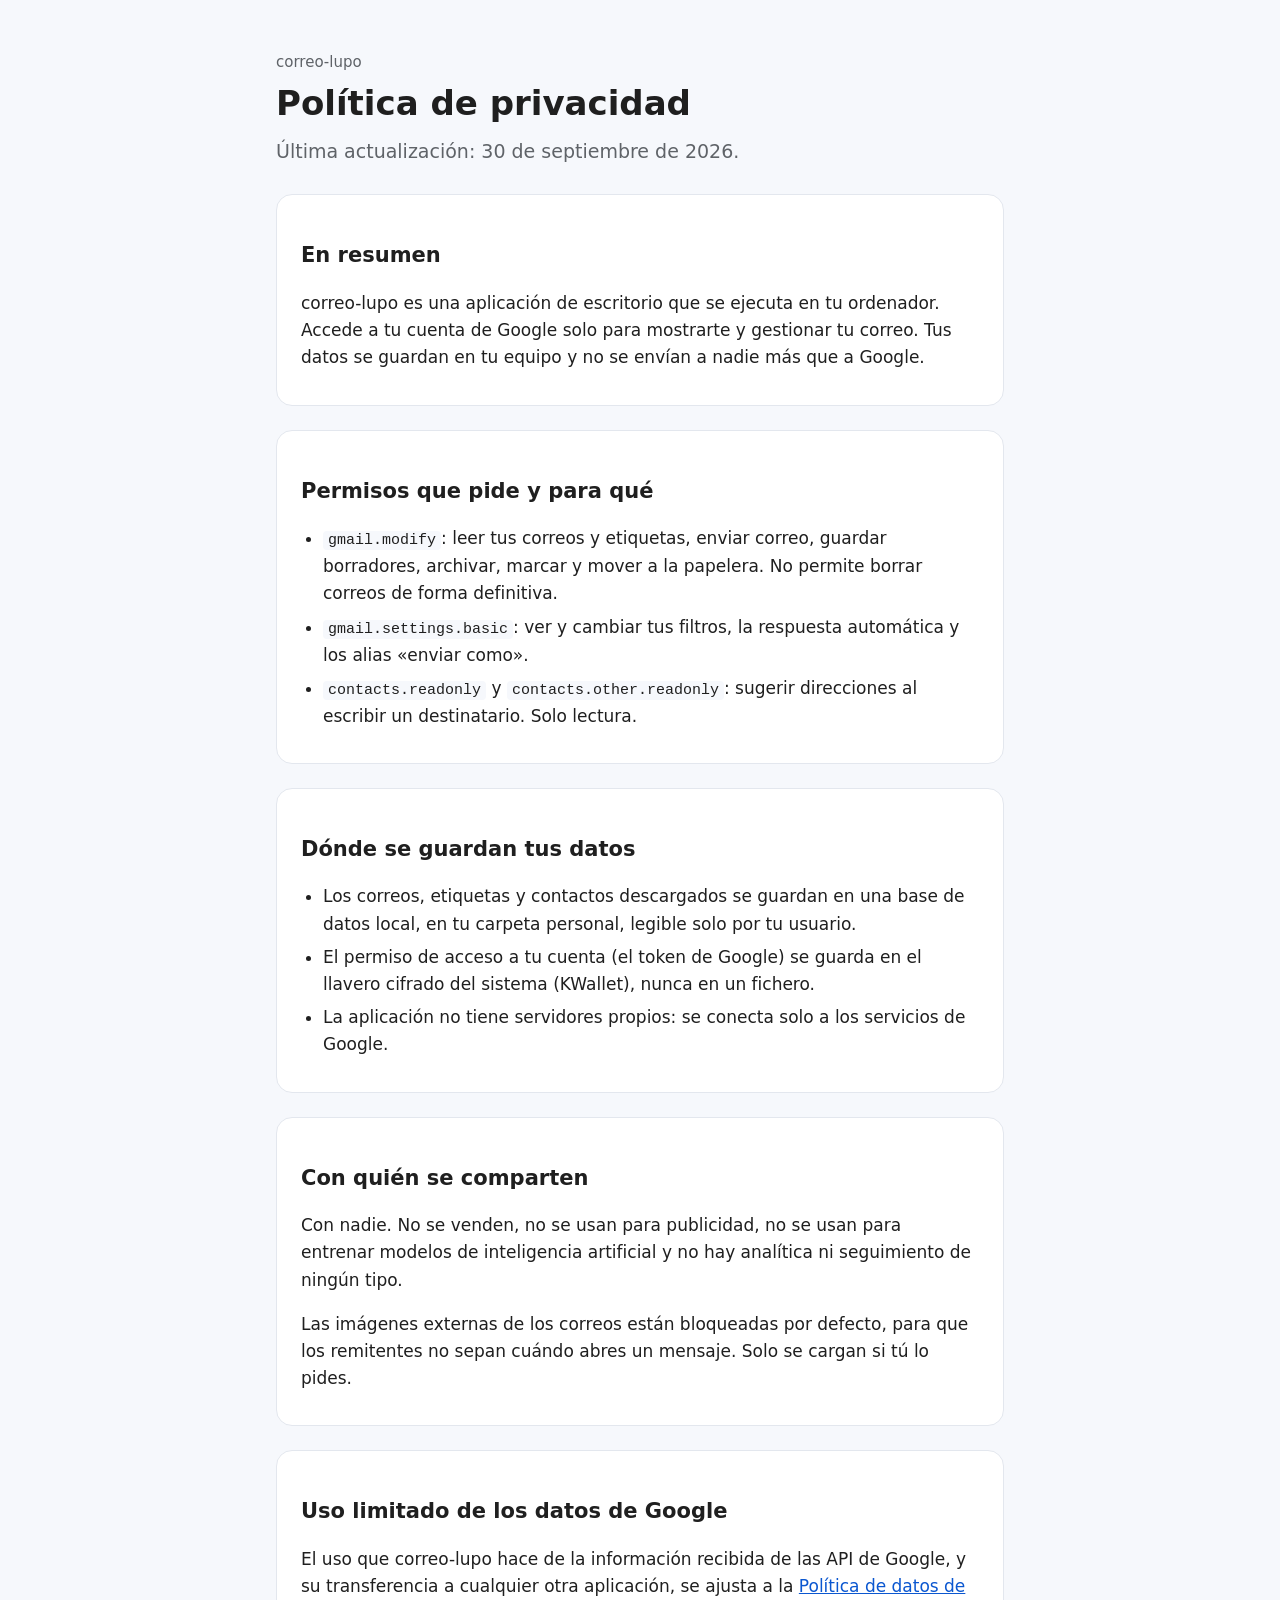
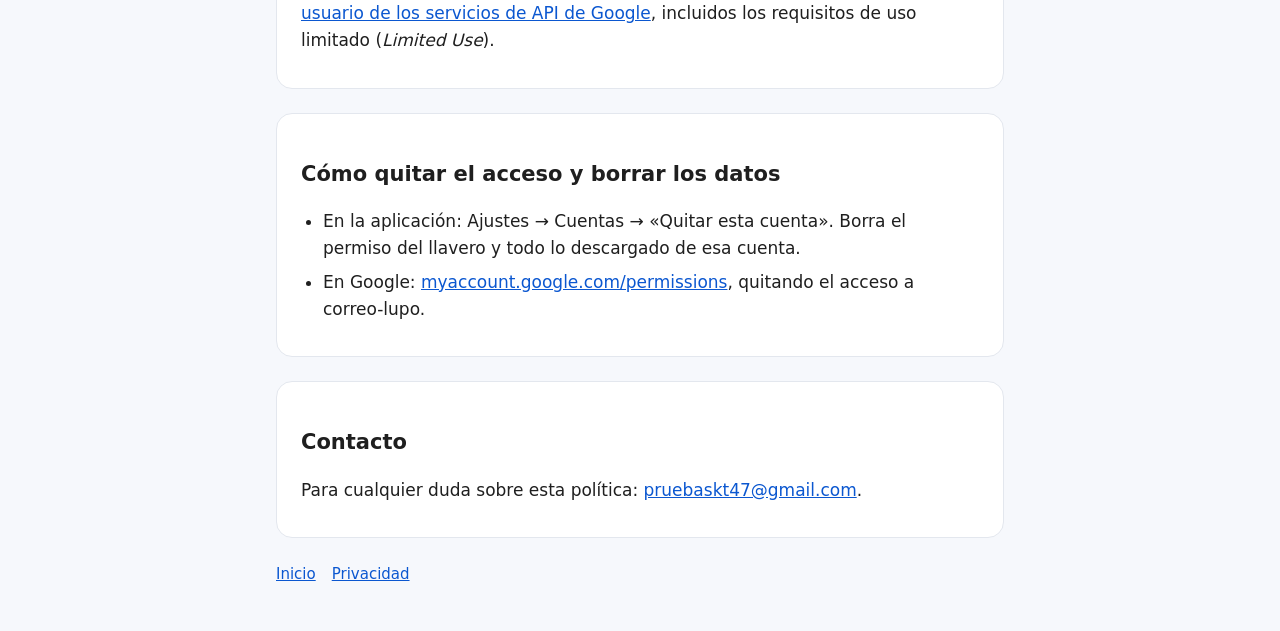
==== privacidad.html @ a63d4220 "Portada y política de privacidad de correo-lupo" ====
<!doctype html>
<html lang="es">
<head>
<meta charset="utf-8">
<meta name="viewport" content="width=device-width, initial-scale=1">
<title>Privacidad de correo-lupo</title>
<meta name="description" content="Qué datos de Google usa correo-lupo, dónde se guardan y cómo borrarlos.">
<link rel="stylesheet" href="estilo.css">
</head>
<body>
<header>
  <a class="marca" href="./">correo-lupo</a>
  <h1>Política de privacidad</h1>
  <p class="entrada">Última actualización: 30 de septiembre de 2026.</p>
</header>
<main>
  <div class="tarjeta">
    <h2>En resumen</h2>
    <p>correo-lupo es una aplicación de escritorio que se ejecuta en tu ordenador. Accede a tu
    cuenta de Google solo para mostrarte y gestionar tu correo. Tus datos se guardan en tu equipo y
    no se envían a nadie más que a Google.</p>
  </div>

  <div class="tarjeta">
    <h2>Permisos que pide y para qué</h2>
    <ul>
      <li><code>gmail.modify</code>: leer tus correos y etiquetas, enviar correo, guardar borradores,
      archivar, marcar y mover a la papelera. No permite borrar correos de forma definitiva.</li>
      <li><code>gmail.settings.basic</code>: ver y cambiar tus filtros, la respuesta automática y los
      alias «enviar como».</li>
      <li><code>contacts.readonly</code> y <code>contacts.other.readonly</code>: sugerir direcciones
      al escribir un destinatario. Solo lectura.</li>
    </ul>
  </div>

  <div class="tarjeta">
    <h2>Dónde se guardan tus datos</h2>
    <ul>
      <li>Los correos, etiquetas y contactos descargados se guardan en una base de datos local, en tu
      carpeta personal, legible solo por tu usuario.</li>
      <li>El permiso de acceso a tu cuenta (el token de Google) se guarda en el llavero cifrado del
      sistema (KWallet), nunca en un fichero.</li>
      <li>La aplicación no tiene servidores propios: se conecta solo a los servicios de Google.</li>
    </ul>
  </div>

  <div class="tarjeta">
    <h2>Con quién se comparten</h2>
    <p>Con nadie. No se venden, no se usan para publicidad, no se usan para entrenar modelos de
    inteligencia artificial y no hay analítica ni seguimiento de ningún tipo.</p>
    <p>Las imágenes externas de los correos están bloqueadas por defecto, para que los remitentes no
    sepan cuándo abres un mensaje. Solo se cargan si tú lo pides.</p>
  </div>

  <div class="tarjeta">
    <h2>Uso limitado de los datos de Google</h2>
    <p>El uso que correo-lupo hace de la información recibida de las API de Google, y su
    transferencia a cualquier otra aplicación, se ajusta a la
    <a href="https://developers.google.com/terms/api-services-user-data-policy">Política de datos de
    usuario de los servicios de API de Google</a>, incluidos los requisitos de uso limitado
    (<em>Limited Use</em>).</p>
  </div>

  <div class="tarjeta">
    <h2>Cómo quitar el acceso y borrar los datos</h2>
    <ul>
      <li>En la aplicación: Ajustes → Cuentas → «Quitar esta cuenta». Borra el permiso del llavero y
      todo lo descargado de esa cuenta.</li>
      <li>En Google: <a href="https://myaccount.google.com/permissions">myaccount.google.com/permissions</a>,
      quitando el acceso a correo-lupo.</li>
    </ul>
  </div>

  <div class="tarjeta">
    <h2>Contacto</h2>
    <p>Para cualquier duda sobre esta política: <a href="mailto:pruebaskt47@gmail.com">pruebaskt47@gmail.com</a>.</p>
  </div>
</main>
<footer>
  <nav><a href="./">Inicio</a><a href="privacidad.html">Privacidad</a></nav>
</footer>
</body>
</html>
---- estilo.css ----
:root {
  --fondo: #f6f8fc;
  --papel: #ffffff;
  --texto: #1f1f1f;
  --suave: #5f6368;
  --acento: #0b57d0;
  --borde: #e3e7ee;
}
@media (prefers-color-scheme: dark) {
  :root {
    --fondo: #111418;
    --papel: #1b1f24;
    --texto: #e6e8eb;
    --suave: #a4abb4;
    --acento: #8ab4f8;
    --borde: #2c3238;
  }
}
* { box-sizing: border-box; }
body {
  margin: 0;
  background: var(--fondo);
  color: var(--texto);
  font: 17px/1.6 system-ui, "Noto Sans", "Segoe UI", sans-serif;
}
header, main, footer { max-width: 760px; margin: 0 auto; padding: 0 16px; }
header { padding-top: 48px; }
header .marca { font-size: 15px; color: var(--suave); text-decoration: none; }
h1 { font-size: 34px; line-height: 1.2; margin: 8px 0 12px; }
h2 { font-size: 21px; margin: 36px 0 8px; }
.entrada { font-size: 19px; color: var(--suave); margin: 0 0 28px; }
.tarjeta {
  background: var(--papel);
  border: 1px solid var(--borde);
  border-radius: 16px;
  padding: 8px 24px 16px;
  margin-bottom: 24px;
}
a { color: var(--acento); }
code { font-size: 15px; background: var(--fondo); padding: 1px 5px; border-radius: 4px; overflow-wrap: anywhere; }
ul { padding-left: 22px; }
li { margin: 6px 0; }
footer { color: var(--suave); font-size: 15px; padding-bottom: 48px; }
footer nav a { margin-right: 16px; }
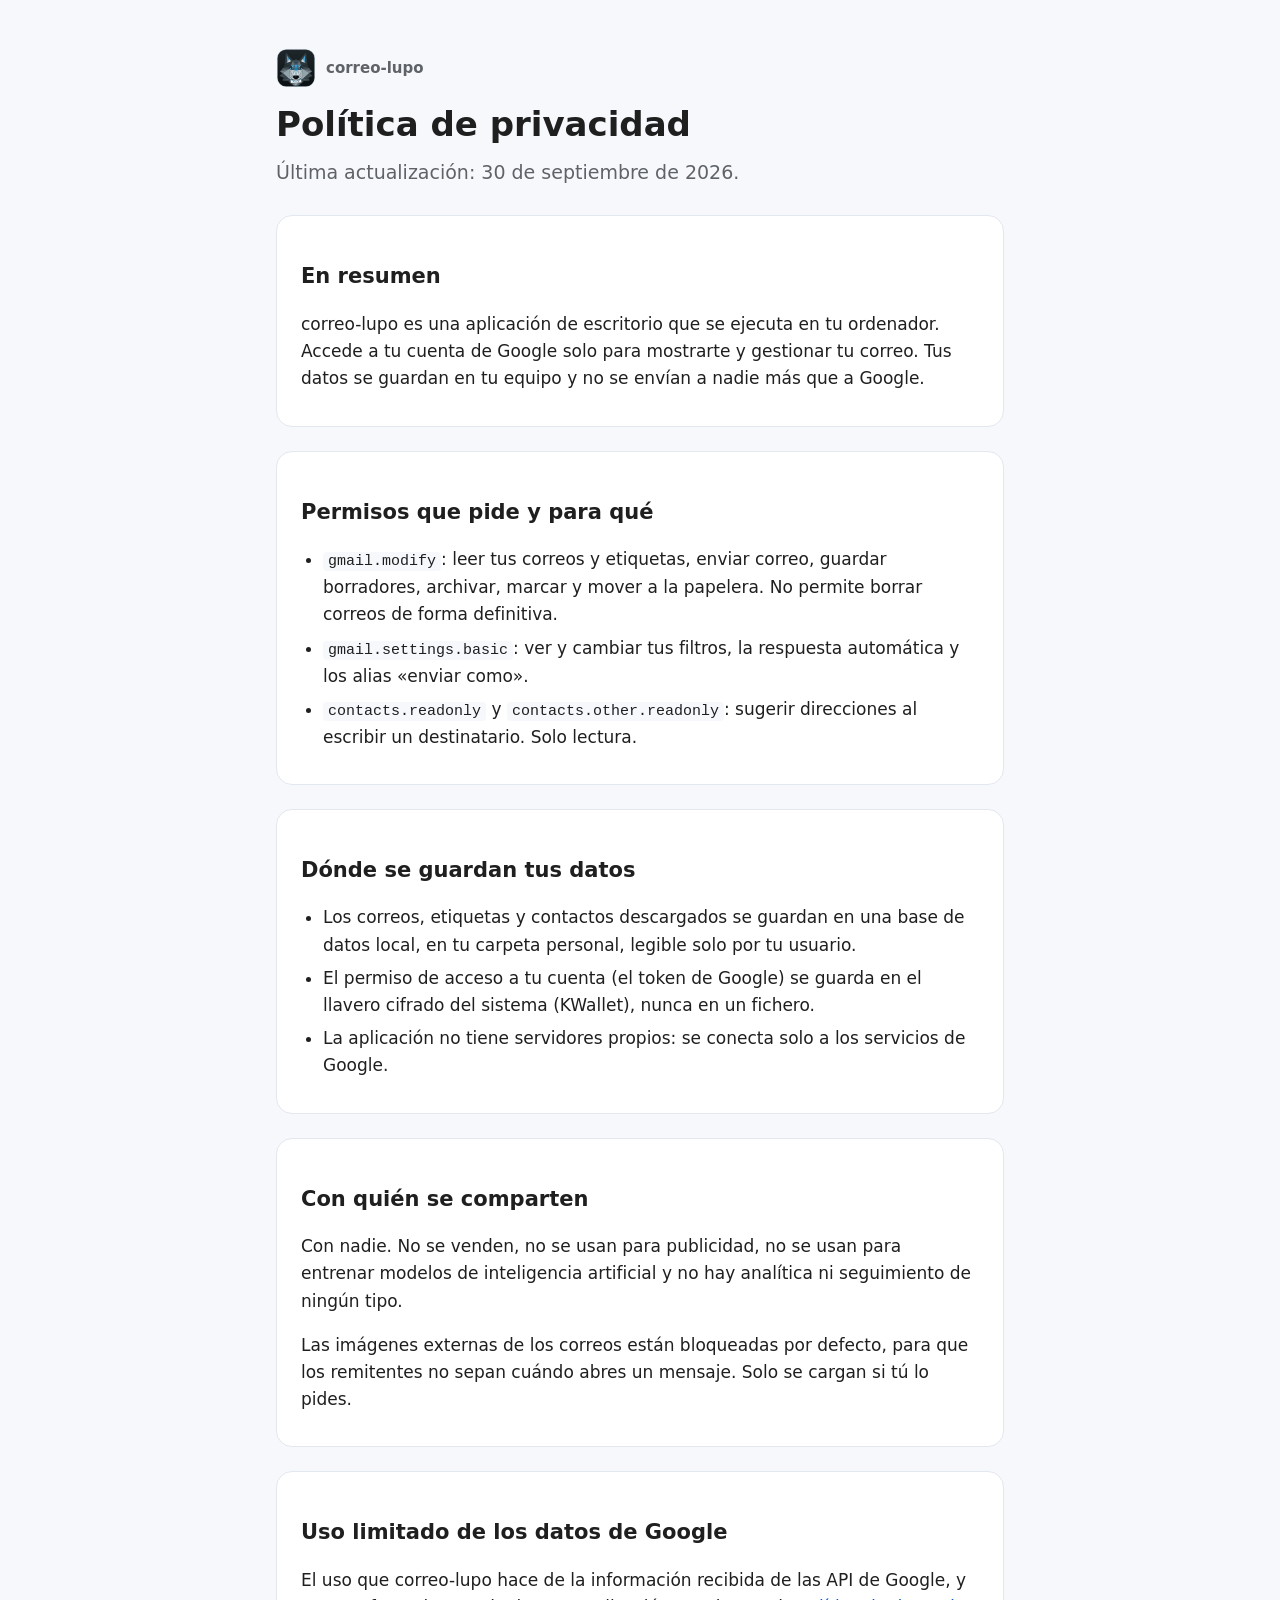
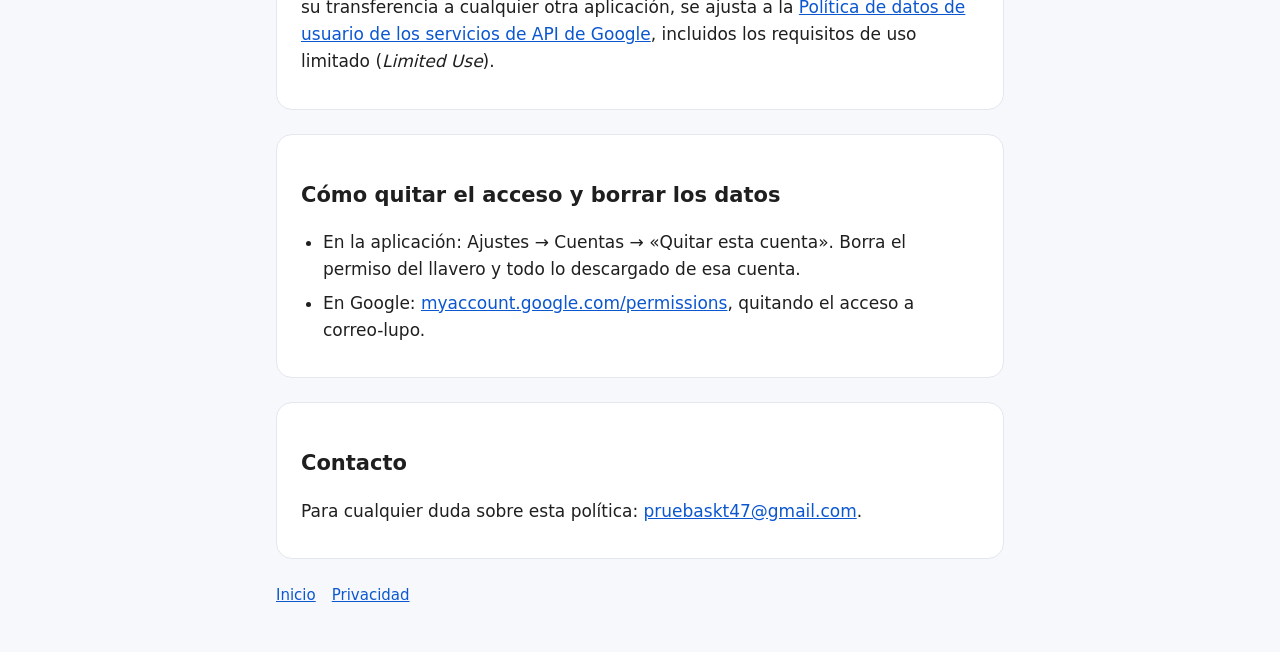
==== commit 38439b74: "Logo de correo-lupo en la portada, la privacidad y la pestaña" ====
--- a/privacidad.html
+++ b/privacidad.html
@@ -5,11 +5,12 @@
 <meta name="viewport" content="width=device-width, initial-scale=1">
 <title>Privacidad de correo-lupo</title>
 <meta name="description" content="Qué datos de Google usa correo-lupo, dónde se guardan y cómo borrarlos.">
+<link rel="icon" href="logo.svg" type="image/svg+xml">
 <link rel="stylesheet" href="estilo.css">
 </head>
 <body>
 <header>
-  <a class="marca" href="./">correo-lupo</a>
+  <a class="marca" href="./"><img src="logo.svg" alt="" width="40" height="40">correo-lupo</a>
   <h1>Política de privacidad</h1>
   <p class="entrada">Última actualización: 30 de septiembre de 2026.</p>
 </header>
--- a/estilo.css
+++ b/estilo.css
@@ -25,7 +25,8 @@
 }
 header, main, footer { max-width: 760px; margin: 0 auto; padding: 0 16px; }
 header { padding-top: 48px; }
-header .marca { font-size: 15px; color: var(--suave); text-decoration: none; }
+header .marca { display: inline-flex; align-items: center; gap: 10px; font-size: 15px; font-weight: 600; color: var(--suave); text-decoration: none; }
+header .logo { display: block; margin: 28px 0 4px; width: 160px; height: 160px; }
 h1 { font-size: 34px; line-height: 1.2; margin: 8px 0 12px; }
 h2 { font-size: 21px; margin: 36px 0 8px; }
 .entrada { font-size: 19px; color: var(--suave); margin: 0 0 28px; }
